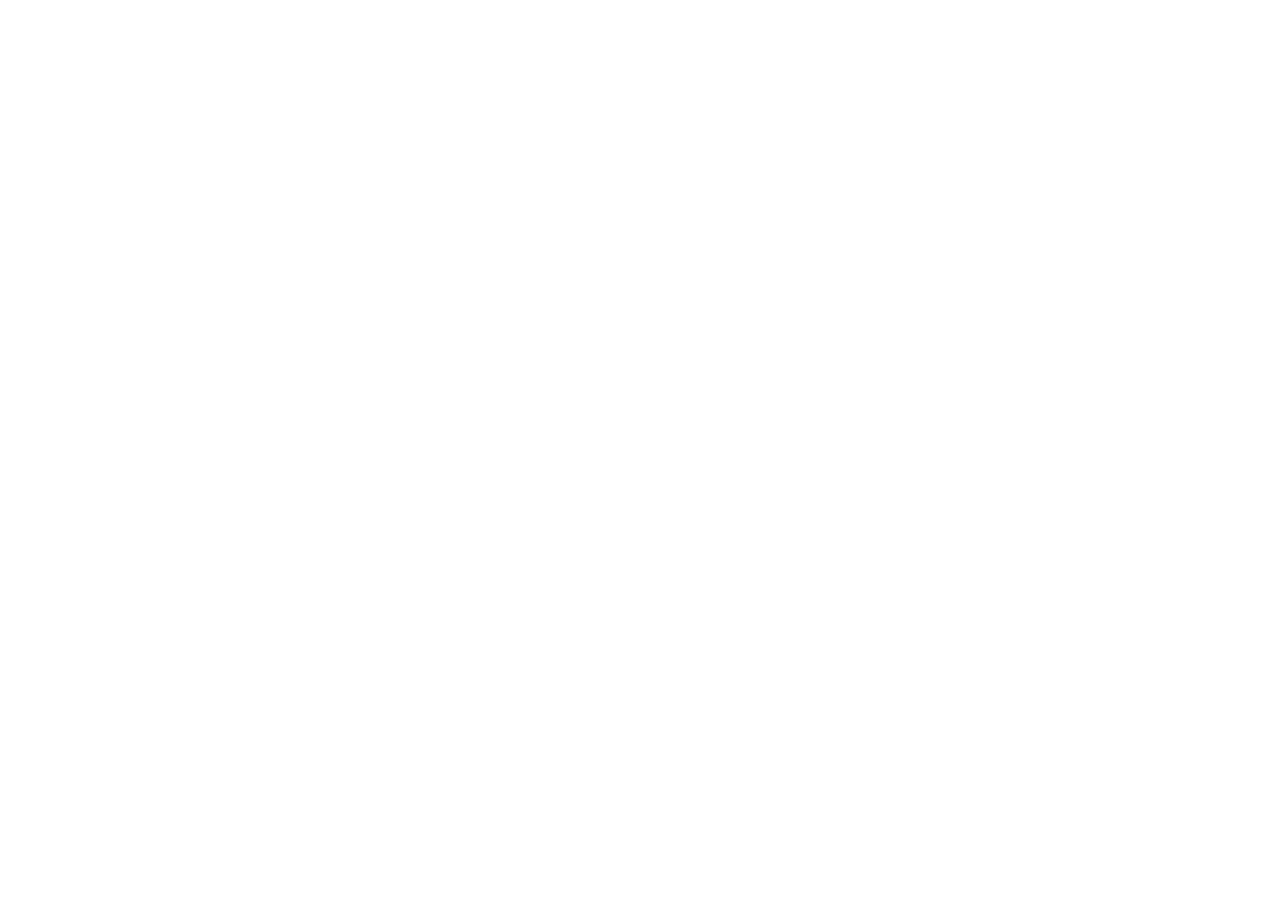
==== pages/home/index.html @ 5fc661fe "Initial commit" ====
<!DOCTYPE html>
<html lang="pt-br">
<head>
    <meta charset="UTF-8">
    <meta http-equiv="X-UA-Compatible" content="IE=edge">
    <meta name="viewport" content="width=device-width, initial-scale=1.0">
    <link rel="stylesheet" href="/styles/globalStyles.css">
    <link rel="stylesheet" href="index.css">
    <link rel="shortcut icon" href="/assets/img/favicon.ico" type="image/x-icon">
    <title>Webwomen</title>
    <meta
      name="description"
      content="Está procurando oportunidades de estágio, emprego ou bolsas de estudo? 
      Ou até mesmo oportunidades para atender eventos de tecnologia no Brasil 
      e ao redor do mundo?"
    />
</head>
<body>
    <main></main>
    <script src="jobsData.js"></script>
    <script src="index.js"></script>
</body>
</html>
---- styles/globalStyles.css ----
@import url("https://fonts.googleapis.com/css2?family=Poppins:wght@400;600&display=swap");

* {
  padding: 0;
  margin: 0;
  box-sizing: border-box;
  scroll-behavior: smooth;
}

img {
  max-width: 100%;
}

:root {
  --color-brand-1: #6741D9;
  --color-brand-2: #5F3DC4;
  --color-grey-1:  #212529;
  --color-grey-2:  #343a40;
  --color-grey-3:  #dee2e6;
  --color-grey-4:  #e9ecef;
  --color-grey-5:  #f1f3f5;
  --color-grey-6:  #ffffff;
  --radius-default: 0.5rem;

  --title-1: 3rem;
  --title-2: 2.5rem;
  --title-3: 2rem;
  --title-4: 1.375rem;
  --title-5: 1.125rem;

  --text-1:  1.125rem;
  --text-2:  1rem;
  --text-3:  0.875rem;
}

body {
  font-family: "Poppins", sans-serif;
}

.container {
  width: 76rem;
  max-width: 100%;
  margin: 0 auto;
  padding-left: 1rem;
  padding-right: 1rem;
}

@media(max-width: 991px){
  :root {
    --title-1: calc(3rem / 1.2);
    --title-2: calc(2.5rem / 1.2);
    --title-3: calc(2rem / 1.2);
    --text-1:  calc(1.125rem / 1.2);
  }
}
---- pages/home/index.css ----
/* Desenvolva sua estilização aqui... */
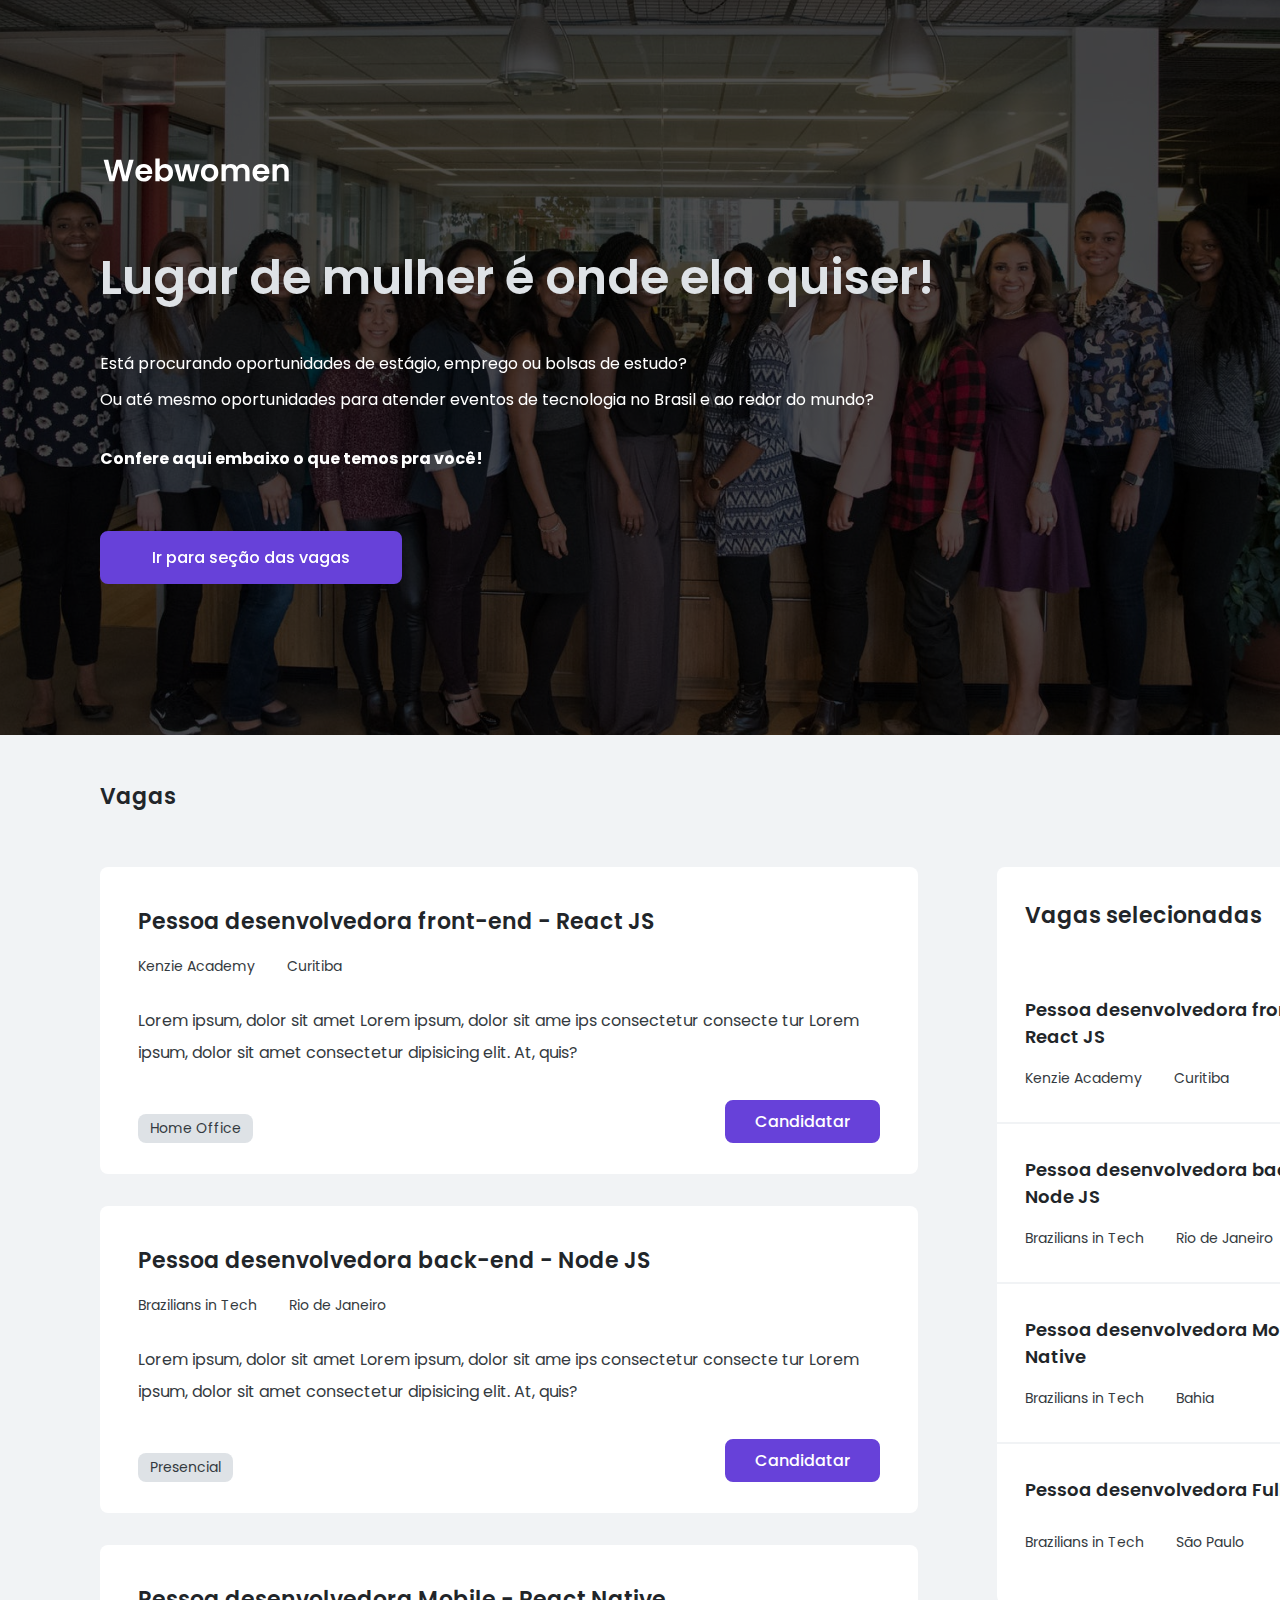
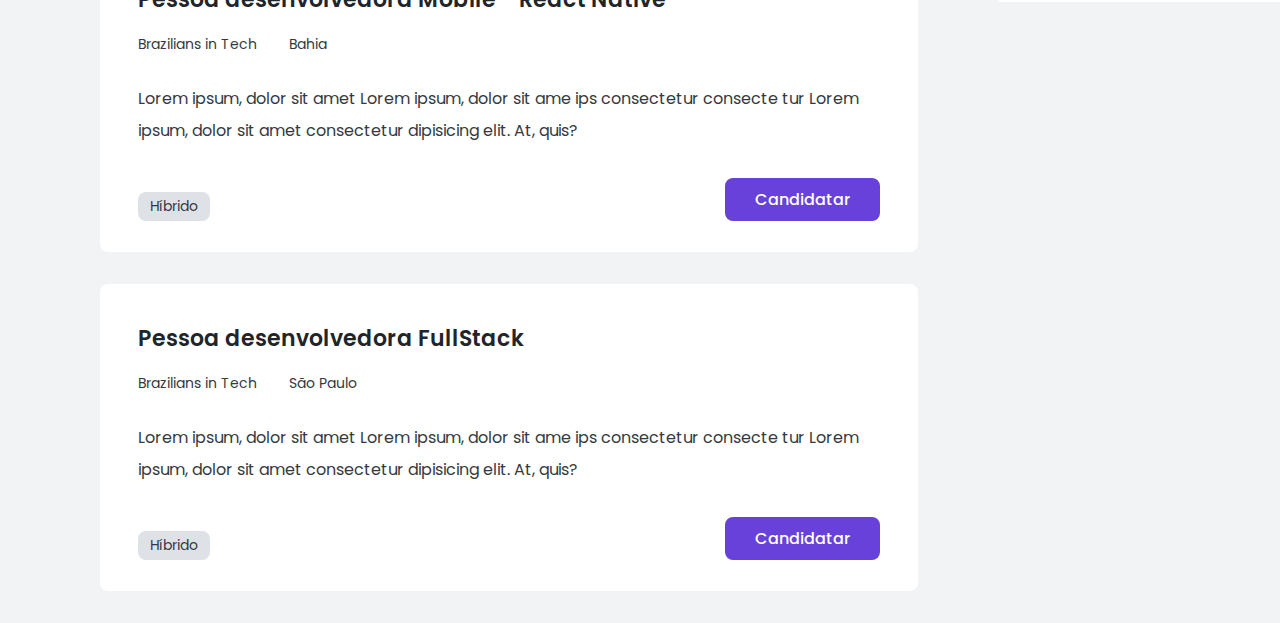
==== commit 3de1aae8: "finalizado html, css e mobile" ====
--- a/pages/home/index.html
+++ b/pages/home/index.html
@@ -1,23 +1,161 @@
 <!DOCTYPE html>
 <html lang="pt-br">
+
 <head>
-    <meta charset="UTF-8">
-    <meta http-equiv="X-UA-Compatible" content="IE=edge">
-    <meta name="viewport" content="width=device-width, initial-scale=1.0">
-    <link rel="stylesheet" href="/styles/globalStyles.css">
-    <link rel="stylesheet" href="index.css">
-    <link rel="shortcut icon" href="/assets/img/favicon.ico" type="image/x-icon">
-    <title>Webwomen</title>
-    <meta
-      name="description"
-      content="Está procurando oportunidades de estágio, emprego ou bolsas de estudo? 
+  <meta charset="UTF-8">
+  <meta http-equiv="X-UA-Compatible" content="IE=edge">
+  <meta name="viewport" content="width=device-width, initial-scale=1.0">
+  <link rel="stylesheet" href="../../styles/globalStyles.css">
+  <link rel="stylesheet" href="../../styles/main.css">
+  <link rel="stylesheet" href="../../styles/aside.css">
+  <link rel="stylesheet" href="../home/index.css">
+  <link rel="stylesheet" href="../../styles/mobile.css"> 
+  <link rel="shortcut icon" href="/assets/img/favicon.ico" type="image/x-icon">
+  <title>Webwomen</title>
+  <meta name="description" content="Está procurando oportunidades de estágio, emprego ou bolsas de estudo? 
       Ou até mesmo oportunidades para atender eventos de tecnologia no Brasil 
-      e ao redor do mundo?"
-    />
+      e ao redor do mundo?" />
 </head>
+
 <body>
-    <main></main>
-    <script src="jobsData.js"></script>
-    <script src="index.js"></script>
+  <header>
+    <div class="transparency">
+      <section class="container">
+        <img src="../../assets/img/logo.svg" alt="logotipo Webwomen">
+        <div class="header-content">
+          <h1 class="title-1">Lugar de mulher é onde ela quiser!</h1>
+          <p>Está procurando oportunidades de estágio, emprego ou bolsas de estudo? </p>
+          <p>Ou até mesmo oportunidades para atender eventos de tecnologia no Brasil e ao redor do mundo?</p>
+          <strong>Confere aqui embaixo o que temos pra você!</strong>
+        </div>
+        <a href="#vagas" class="button-big">Ir para seção das vagas</a>
+      </section>
+    </div>
+  </header>
+  <div class="container-full"  id="vagas">
+    <div class="container main-aside">
+      <main class="container-main">
+        <h2 class="title-4">Vagas</h2>
+        <!-- <div class="columns-main"> -->
+        <ul class="list-main">
+          <li class="item-main">
+            <h2 class="title-4">Pessoa desenvolvedora front-end - React JS</h2>
+            <div class="location">
+              <span>Kenzie Academy</span>
+              <span>Curitiba</span>
+            </div>
+            <p>Lorem ipsum, dolor sit amet Lorem ipsum, dolor sit ame ips consectetur consecte tur Lorem
+              ipsum,
+              dolor sit amet consectetur dipisicing elit. At, quis?</p>
+            <div class="footer-list">
+              <span>Home Office</span>
+              <button class="button-little">Candidatar</button>
+            </div>
+          </li>
+          <li class="item-main">
+            <h2 class="title-4">Pessoa desenvolvedora back-end - Node JS</h2>
+            <div class="location">
+              <span>Brazilians in Tech</span>
+              <span>Rio de Janeiro</span>
+            </div>
+            <p>Lorem ipsum, dolor sit amet Lorem ipsum, dolor sit ame ips consectetur consecte tur Lorem
+              ipsum,
+              dolor sit amet consectetur dipisicing elit. At, quis?</p>
+            <div class="footer-list">
+              <span>Presencial</span>
+              <button class="button-little">Candidatar</button>
+            </div>
+          </li>
+          <li class="item-main">
+            <h2 class="title-4">Pessoa desenvolvedora Mobile - React Native</h2>
+            <div class="location">
+              <span>Brazilians in Tech</span>
+              <span>Bahia</span>
+            </div>
+            <p>Lorem ipsum, dolor sit amet Lorem ipsum, dolor sit ame ips consectetur consecte tur Lorem
+              ipsum,
+              dolor sit amet consectetur dipisicing elit. At, quis?</p>
+            <div class="footer-list">
+              <span>Híbrido</span>
+              <button class="button-little">Candidatar</button>
+            </div>
+          </li>
+          <li class="item-main">
+            <h2 class="title-4">Pessoa desenvolvedora FullStack </h2>
+            <div class="location">
+              <span>Brazilians in Tech</span>
+              <span>São Paulo</span>
+            </div>
+            <p>Lorem ipsum, dolor sit amet Lorem ipsum, dolor sit ame ips consectetur consecte tur Lorem
+              ipsum,
+              dolor sit amet consectetur dipisicing elit. At, quis?</p>
+            <div class="footer-list">
+              <span>Híbrido</span>
+              <button class="button-little">Candidatar</button>
+            </div>
+          </li>
+        </ul>
+      </main>
+
+      <aside>
+        <h2 class="title-4">Vagas selecionadas</h2>
+        <p class="text-2 empty-list">Você ainda não aplicou para nenhuma vaga</p>
+
+        <ul class="list-aside">
+          <li class="item-aside">
+            <div class="container-job">
+              <h2 class="title-5">Pessoa desenvolvedora front-end - React JS</h2>
+              <button>
+                <img src="../../assets/img/trash.svg" alt="lixeira">
+              </button>
+            </div>
+            <div class="location">
+              <span>Kenzie Academy</span>
+              <span>Curitiba</span>
+            </div>
+          </li>
+          <li class="item-aside">
+            <div class="container-job">
+              <h2 class="title-5">Pessoa desenvolvedora back-end - Node JS</h2>
+              <button>
+                <img src="../../assets/img/trash.svg" alt="lixeira">
+              </button>
+            </div>
+            <div class="location">
+              <span>Brazilians in Tech</span>
+              <span>Rio de Janeiro</span>
+            </div>
+          </li>
+          <li class="item-aside">
+            <div class="container-job">
+              <h2 class="title-5">Pessoa desenvolvedora Mobile - React Native</h2>
+              <button>
+                <img src="../../assets/img/trash.svg" alt="lixeira">
+              </button>
+            </div>
+            <div class="location">
+              <span>Brazilians in Tech</span>
+              <span>Bahia</span>
+            </div>
+          </li>
+          <li class="item-aside">
+            <div class="container-job">
+              <h2 class="title-5">Pessoa desenvolvedora FullStack</h2>
+              <button>
+                <img src="../../assets/img/trash.svg" alt="lixeira">
+              </button>
+            </div>
+            <div class="location">
+              <span>Brazilians in Tech</span>
+              <span>São Paulo</span>
+            </div>
+          </li>
+        </ul>
+      </aside>
+    </div>
+  </div>
+  <script src="jobsData.js"></script>
+  <script src="index.js"></script>
 </body>
+
 </html>--- a/styles/globalStyles.css
+++ b/styles/globalStyles.css
@@ -5,6 +5,7 @@
   margin: 0;
   box-sizing: border-box;
   scroll-behavior: smooth;
+  font-family: "Poppins", sans-serif; 
 }
 
 img {
@@ -14,12 +15,14 @@
 :root {
   --color-brand-1: #6741D9;
   --color-brand-2: #5F3DC4;
-  --color-grey-1:  #212529;
-  --color-grey-2:  #343a40;
-  --color-grey-3:  #dee2e6;
-  --color-grey-4:  #e9ecef;
-  --color-grey-5:  #f1f3f5;
-  --color-grey-6:  #ffffff;
+  --color-grey-1: #212529;
+  --color-grey-2: #343a40;
+  --color-grey-3: #dee2e6;
+  --color-grey-4: #e9ecef;
+  --color-grey-5: #f1f3f5;
+  --color-grey-6: #ffffff;
+  --color-opacity-1: rgba(0, 0, 0, 0.5);
+  --bg-opacity: #19017A90;
   --radius-default: 0.5rem;
 
   --title-1: 3rem;
@@ -28,28 +31,135 @@
   --title-4: 1.375rem;
   --title-5: 1.125rem;
 
-  --text-1:  1.125rem;
-  --text-2:  1rem;
-  --text-3:  0.875rem;
+  --text-1: 1.125rem;
+  --text-2: 1rem;
+  --text-3: 0.875rem;
+
+  --weight-1: 600;
+  --weight-2: 500;
+  --weight-3: 400;
+}
+
+.container {
+  width: 87.5rem;
+  max-width: 100%;
+  margin: 0 auto;
+  /* padding-left: 1rem;
+  padding-right: 1rem; */
+}
+
+.container-full{
+  background-color:var(--color-grey-5) ;
+  
+}
+
+.main-aside{
+  display: flex;
+  justify-content: space-between;
+  /* border: 1px solid red;
+  background-color:var(--color-grey-5) ; */
 }
 
 body {
-  font-family: "Poppins", sans-serif;
+  
+  margin: 0 auto;
+  width: 1600px;
+  background-color: var(--color-grey-2);
 }
 
-.container {
-  width: 76rem;
-  max-width: 100%;
-  margin: 0 auto;
-  padding-left: 1rem;
-  padding-right: 1rem;
+ul{
+  list-style: none;
 }
 
-@media(max-width: 991px){
+a{
+  text-decoration: none;
+}
+.mask{
+  background-color: black;
+  z-index: 10;
+  width: 100%;
+  height: 100vh;
+  
+}
+
+.title-1{
+  color: var(--color-grey-3);
+  font-weight: var(--weight-1);
+  font-size: var(--title-1);
+}
+
+.title-4 {
+  color: var(--color-grey-1);
+  font-weight: var(--weight-1);
+  font-size: var(--title-4);
+}
+
+.title-5 {
+  color: var(--color-grey-1);
+  font-weight: var(--weight-1);
+  font-size: var(--title-5);
+}
+
+.text-2 {
+  color: var(--color-grey-2);
+  font-size: var(--text-2);
+  font-weight: var(--weight-3)
+}
+
+.text-3 {
+  color: var(--color-grey-2);
+  font-size: var(--text-3);
+  font-weight: var(--weight-3)
+}
+
+button,a {
+  background-color: var(--color-brand-1);
+  color: var(--color-grey-6);
+  border: 2px solid var(--color-brand-1);
+  border-radius: var(--radius-default);
+  /* border: none; */
+  font-size: var(--text-2);
+  font-weight: var(--weight-2);
+  width:fit-content;
+}
+
+button:hover,
+a:hover {
+  background-color: var(--color-brand-2);
+  border: 2px solid var(--color-brand-2);
+  cursor: pointer;
+}
+
+.button-big {
+  padding: 12px 50px;
+}
+
+.button-little {
+  padding: 7px 28px;
+}
+
+span{
+  color: var(--color-grey-2);
+  font-size: var(--text-3);
+  font-weight: var(--weight-3)
+}
+.trash {
+  background-color: var(--color-grey-5);
+  border-radius: var(--radius-default);
+  border: none;
+}
+
+.trash:hover {
+  background-color: var(--color-grey-3);
+  cursor: pointer;
+}
+
+
+@media(max-width: 991px) {
   :root {
     --title-1: calc(3rem / 1.2);
     --title-2: calc(2.5rem / 1.2);
     --title-3: calc(2rem / 1.2);
-    --text-1:  calc(1.125rem / 1.2);
+    --text-1: calc(1.125rem / 1.2);
   }
 }--- a/styles/main.css
+++ b/styles/main.css
@@ -0,0 +1,55 @@
+.container-main>h2 {
+    margin-top: 45px;
+    margin-bottom: 54px;
+    /* border: 1px solid green; */
+}
+
+.list-main {
+    display: flex;
+    flex-direction: column;
+    justify-content: space-between;
+}
+
+.item-main {
+    width: 818px;
+    height: 307px;
+    padding: 38px;
+    background: var(--color-grey-6);
+    border-radius: var(--radius-default);
+    margin-bottom: 32px;
+    /* border: 1px solid green; */
+}
+
+/* .item-main:hover{
+    background: #E9ECEF;
+} */
+
+.location {
+    display: flex;
+    gap: 32px;
+    padding-top: 18px;
+    margin-bottom: 28px;
+}
+
+.item-main p {
+    font-weight: 400;
+    font-size: 16px;
+    line-height: 32px;
+    color: #343A40;
+}
+
+.footer-list {
+    display: flex;
+    justify-content: space-between;
+    align-items: flex-end;
+    margin-top: 36px;
+    height: 38px;
+}
+
+.footer-list span {
+    padding: 4px 12px;
+    background: var(--color-grey-3);
+    border-radius: var(--radius-default);
+    color: var(--color-grey-2);
+}
+
--- a/styles/aside.css
+++ b/styles/aside.css
@@ -0,0 +1,68 @@
+/* --------------- ASIDE ---------------- */
+aside {
+    width: 503px;
+    height: fit-content;
+    min-height: 316px;
+    padding-top: 32px;
+    background: var(--color-grey-6);
+    border-radius: var(--radius-default);
+    margin-top: 132px;
+    /* border: 1px solid red */
+    position: sticky;
+    top: 0;
+}
+
+aside>h2 {
+    padding: 0 0 32px 28px;
+    /* padding-left: 14px; */
+}
+
+.empty-list {
+    margin: 30px 0 100px 28px;
+    display: none;
+}
+
+/* .list-aside{
+display: flex;
+flex-direction: column;
+gap: 2px;
+} */
+
+.item-aside {
+    height: 160px;
+    padding: 32px 28px;
+    /* background-color: white; */
+    /* border: 1px solid red; */
+    border-bottom: 2px solid var(--color-grey-5);
+}
+
+.container-job {
+    display: flex;
+    justify-content: space-between;
+    gap: 26px;
+}
+
+/* .container-job h2 {
+    font-size: 18px;
+    font-weight: 600;
+    line-height: 26px;
+    color: #212529;
+    width: 376px;
+    height: 54px;
+} */
+
+.container-job button {
+    display: flex;
+    align-items: center;
+    justify-content: center;
+    width: 44px;
+    height: 38px;
+    background: #F1F3F5;
+    border: 2px solid #F1F3F5;
+    border-radius: 8px;
+}
+
+.container-job button:hover {
+    background: #DEE2E6;
+    border: 2px solid #DEE2E6;
+}--- a/pages/home/index.css
+++ b/pages/home/index.css
@@ -1 +1,49 @@
-/* Desenvolva sua estilização aqui... */+header {
+    background-image: url('../../assets/img/background.jpg');
+    height: 735px;
+    color: white;
+    background-attachment:fixed;
+    background-position:top;
+}
+
+
+.transparency {
+    background-image: url('../../assets/img/mask.png');
+    width: inherit;
+    height: inherit;
+    position: sticky;
+    top: 0;
+    left: 0;
+}
+
+section{
+    display: flex;
+    flex-direction: column;
+    gap: 60px;
+}
+
+section img {
+    width: 193.31px;
+    height: 23.97px;
+    margin-top: 158px;
+}
+
+.header-content {
+    display: flex;
+    flex-direction: column;
+    /* border: 1px solid yellow; */
+    height: 100%;
+}
+
+.header-content h1{
+    padding-bottom: 32px;
+}
+
+.header-content p{
+    line-height: 36px;
+}
+
+.header-content strong{
+    margin-top: 28px;
+    /* border: 1px solid yellow; */
+}--- a/styles/mobile.css
+++ b/styles/mobile.css
@@ -0,0 +1,57 @@
+@media screen and (max-width: 500px) {
+    body {
+        width: 100%;
+    }
+
+    header {
+        width: 100%;
+        height: 100%;
+        /* padding-bottom: 50px; */
+    }
+    .transparency{
+        width: 100%;
+        height: 100%;
+        padding-bottom: 118px;
+    }
+    
+    .header-container,
+    .container-main {
+        width: 100%;
+    }
+
+    .container {
+        padding: 0 16px;
+        width: 100%;
+    }
+
+    .main-aside {
+        flex-direction: column;
+        width: 100%;
+    }
+
+    .item-main {
+        width: 100%;
+        height: 100%;
+    }
+    section img {
+        margin-top: 100px;
+    }
+
+    aside{
+        width: 100%;
+        margin: 0;
+    }
+
+    .footer-list{
+        flex-direction: column;
+        align-items: flex-start;
+        gap:32px;
+        height: 100%;
+    }
+
+    .footer-list button{
+        width: 100%;
+    }
+
+}
+
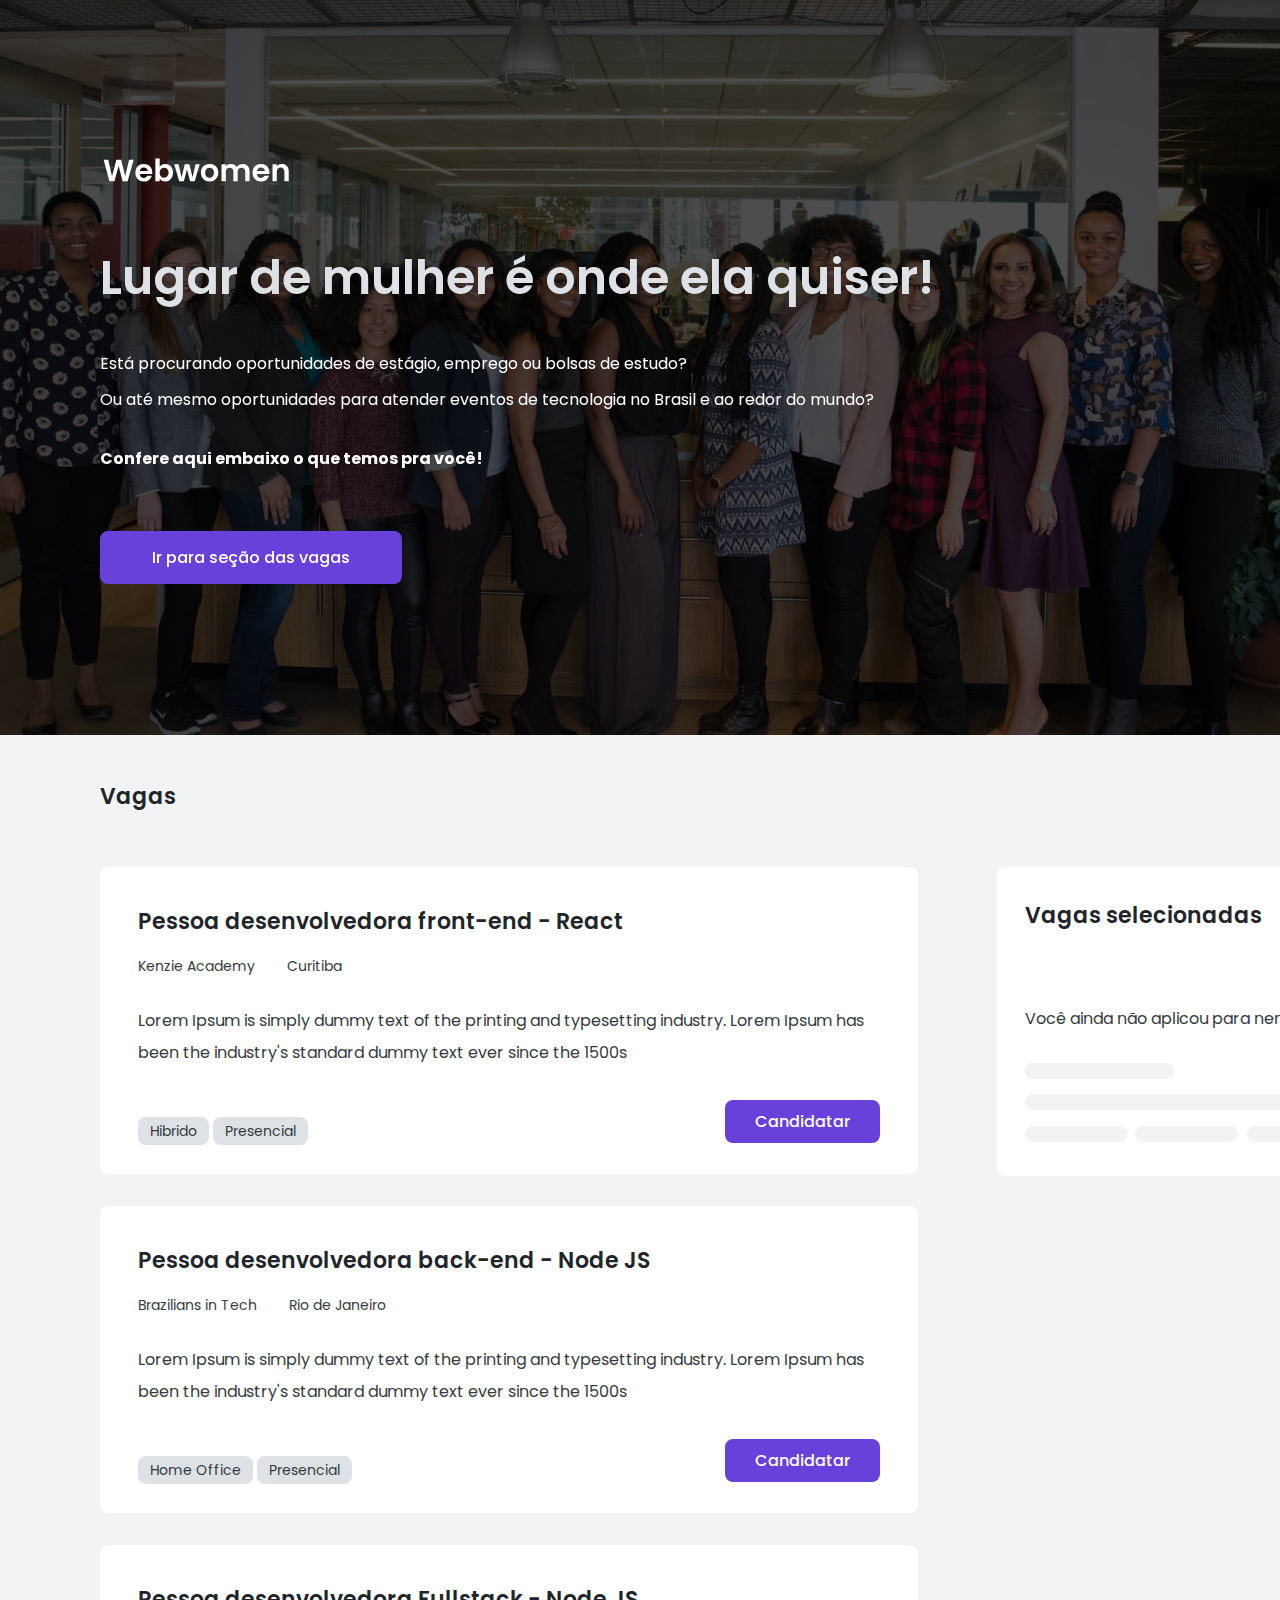
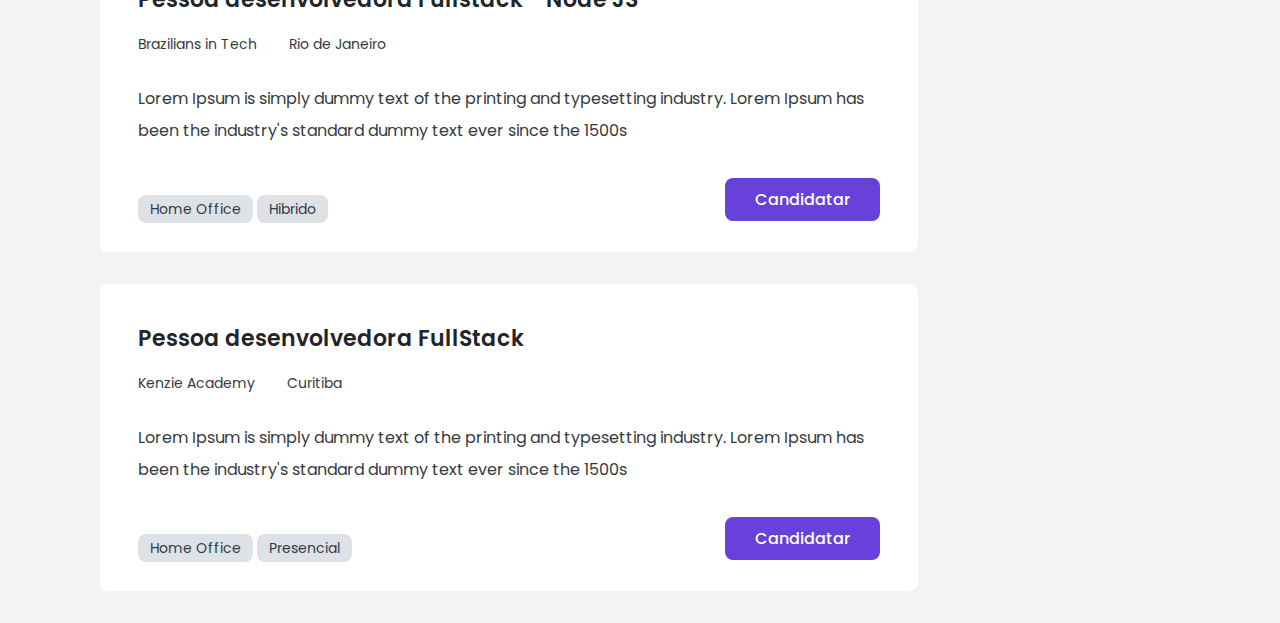
==== commit ff2cc0a5: "js iniciado - localstorage ok" ====
--- a/pages/home/index.html
+++ b/pages/home/index.html
@@ -9,7 +9,7 @@
   <link rel="stylesheet" href="../../styles/main.css">
   <link rel="stylesheet" href="../../styles/aside.css">
   <link rel="stylesheet" href="../home/index.css">
-  <link rel="stylesheet" href="../../styles/mobile.css"> 
+  <link rel="stylesheet" href="../../styles/mobile.css">
   <link rel="shortcut icon" href="/assets/img/favicon.ico" type="image/x-icon">
   <title>Webwomen</title>
   <meta name="description" content="Está procurando oportunidades de estágio, emprego ou bolsas de estudo? 
@@ -32,13 +32,12 @@
       </section>
     </div>
   </header>
-  <div class="container-full"  id="vagas">
+  <div class="container-full" id="vagas">
     <div class="container main-aside">
       <main class="container-main">
         <h2 class="title-4">Vagas</h2>
-        <!-- <div class="columns-main"> -->
         <ul class="list-main">
-          <li class="item-main">
+          <!-- <li class="item-main">
             <h2 class="title-4">Pessoa desenvolvedora front-end - React JS</h2>
             <div class="location">
               <span>Kenzie Academy</span>
@@ -48,7 +47,10 @@
               ipsum,
               dolor sit amet consectetur dipisicing elit. At, quis?</p>
             <div class="footer-list">
-              <span>Home Office</span>
+              <div>
+                <span>Home Office</span>
+                <span>Presencial</span>
+              </div>
               <button class="button-little">Candidatar</button>
             </div>
           </li>
@@ -62,7 +64,10 @@
               ipsum,
               dolor sit amet consectetur dipisicing elit. At, quis?</p>
             <div class="footer-list">
-              <span>Presencial</span>
+              <div>
+                <span>Home Office</span>
+                <span>Presencial</span>
+              </div>
               <button class="button-little">Candidatar</button>
             </div>
           </li>
@@ -76,7 +81,10 @@
               ipsum,
               dolor sit amet consectetur dipisicing elit. At, quis?</p>
             <div class="footer-list">
-              <span>Híbrido</span>
+              <div>
+                <span>Home Office</span>
+                <span>Presencial</span>
+              </div>
               <button class="button-little">Candidatar</button>
             </div>
           </li>
@@ -90,19 +98,24 @@
               ipsum,
               dolor sit amet consectetur dipisicing elit. At, quis?</p>
             <div class="footer-list">
-              <span>Híbrido</span>
+              <div>
+                <span>Home Office</span>
+                <span>Presencial</span>
+              </div>
               <button class="button-little">Candidatar</button>
             </div>
-          </li>
+          </li> -->
         </ul>
       </main>
 
       <aside>
         <h2 class="title-4">Vagas selecionadas</h2>
-        <p class="text-2 empty-list">Você ainda não aplicou para nenhuma vaga</p>
-
+        <div class="empty-list">
+          <p class="text-2">Você ainda não aplicou para nenhuma vaga</p>
+          <img src="../../assets/img/no-items.svg" alt="sem itens" />
+        </div>
         <ul class="list-aside">
-          <li class="item-aside">
+<!--           <li class="item-aside">
             <div class="container-job">
               <h2 class="title-5">Pessoa desenvolvedora front-end - React JS</h2>
               <button>
@@ -149,7 +162,7 @@
               <span>Brazilians in Tech</span>
               <span>São Paulo</span>
             </div>
-          </li>
+          </li> -->
         </ul>
       </aside>
     </div>
--- a/styles/aside.css
+++ b/styles/aside.css
@@ -2,7 +2,7 @@
 aside {
     width: 503px;
     height: fit-content;
-    min-height: 316px;
+    /* min-height: 316px; */
     padding-top: 32px;
     background: var(--color-grey-6);
     border-radius: var(--radius-default);
@@ -18,8 +18,13 @@
 }
 
 .empty-list {
-    margin: 30px 0 100px 28px;
-    display: none;
+    margin: 42px 0 34px 28px;
+    display: flex;
+    flex-direction: column;
+    gap: 32px;
+}
+.empty-list img {
+   width: 267px;
 }
 
 /* .list-aside{
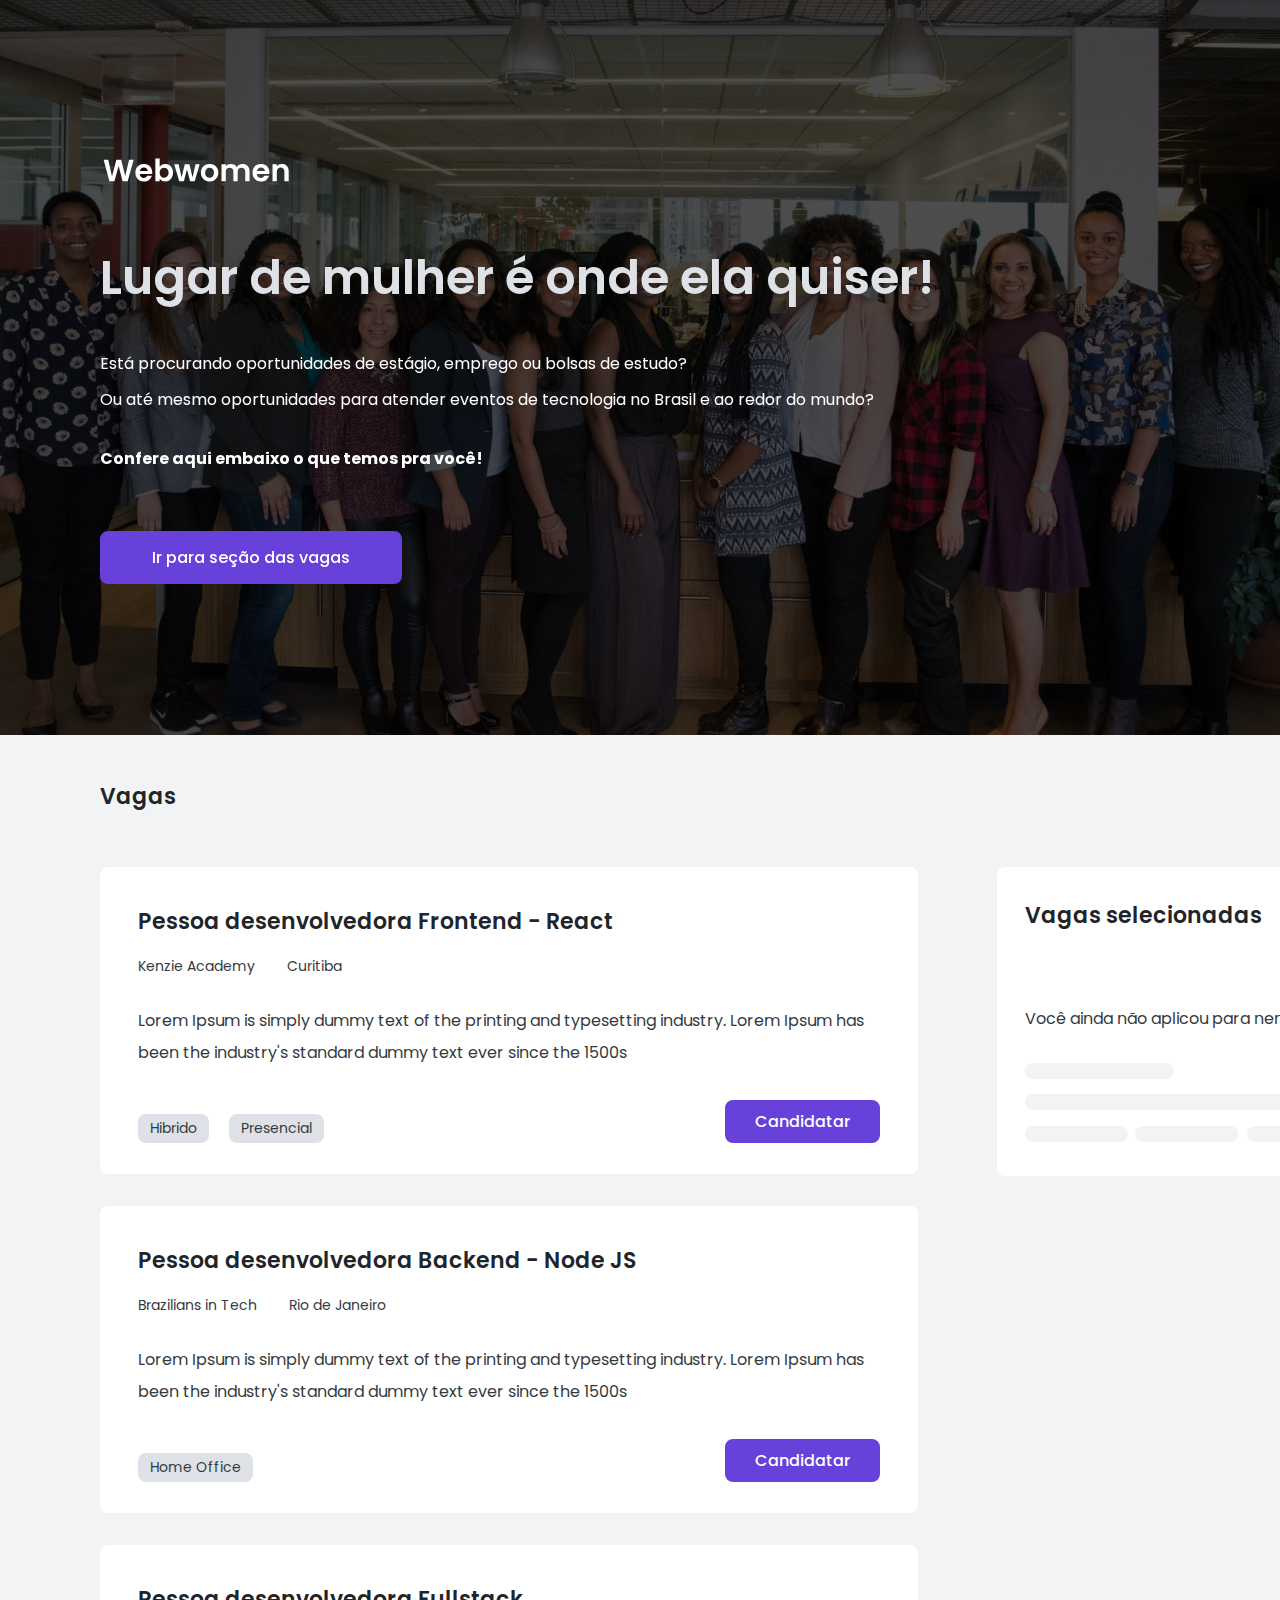
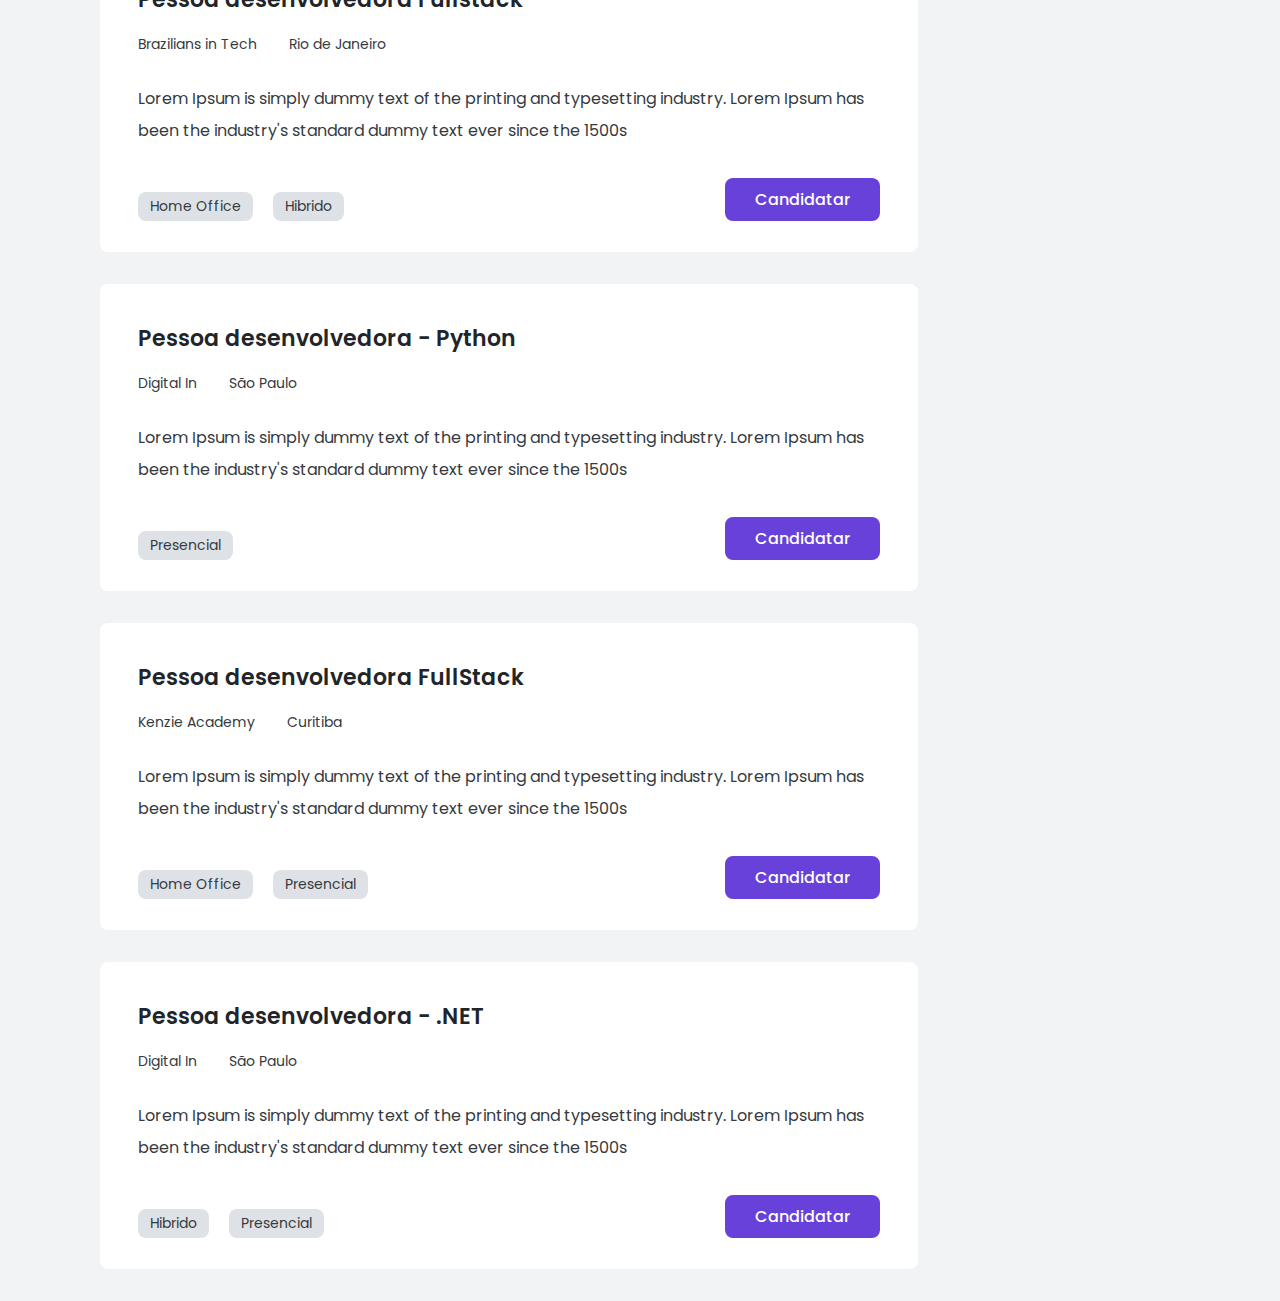
==== commit acbc1671: "reorganização do código, projeto finalizado" ====
--- a/pages/home/index.html
+++ b/pages/home/index.html
@@ -8,8 +8,10 @@
   <link rel="stylesheet" href="../../styles/globalStyles.css">
   <link rel="stylesheet" href="../../styles/main.css">
   <link rel="stylesheet" href="../../styles/aside.css">
-  <link rel="stylesheet" href="../home/index.css">
+  <link rel="stylesheet" href="../../styles/header.css">
   <link rel="stylesheet" href="../../styles/mobile.css">
+  <script defer src="jobsData.js"></script>
+  <script defer src="index.js"></script>
   <link rel="shortcut icon" href="/assets/img/favicon.ico" type="image/x-icon">
   <title>Webwomen</title>
   <meta name="description" content="Está procurando oportunidades de estágio, emprego ou bolsas de estudo? 
@@ -32,79 +34,13 @@
       </section>
     </div>
   </header>
+
   <div class="container-full" id="vagas">
     <div class="container main-aside">
       <main class="container-main">
         <h2 class="title-4">Vagas</h2>
         <ul class="list-main">
-          <!-- <li class="item-main">
-            <h2 class="title-4">Pessoa desenvolvedora front-end - React JS</h2>
-            <div class="location">
-              <span>Kenzie Academy</span>
-              <span>Curitiba</span>
-            </div>
-            <p>Lorem ipsum, dolor sit amet Lorem ipsum, dolor sit ame ips consectetur consecte tur Lorem
-              ipsum,
-              dolor sit amet consectetur dipisicing elit. At, quis?</p>
-            <div class="footer-list">
-              <div>
-                <span>Home Office</span>
-                <span>Presencial</span>
-              </div>
-              <button class="button-little">Candidatar</button>
-            </div>
-          </li>
-          <li class="item-main">
-            <h2 class="title-4">Pessoa desenvolvedora back-end - Node JS</h2>
-            <div class="location">
-              <span>Brazilians in Tech</span>
-              <span>Rio de Janeiro</span>
-            </div>
-            <p>Lorem ipsum, dolor sit amet Lorem ipsum, dolor sit ame ips consectetur consecte tur Lorem
-              ipsum,
-              dolor sit amet consectetur dipisicing elit. At, quis?</p>
-            <div class="footer-list">
-              <div>
-                <span>Home Office</span>
-                <span>Presencial</span>
-              </div>
-              <button class="button-little">Candidatar</button>
-            </div>
-          </li>
-          <li class="item-main">
-            <h2 class="title-4">Pessoa desenvolvedora Mobile - React Native</h2>
-            <div class="location">
-              <span>Brazilians in Tech</span>
-              <span>Bahia</span>
-            </div>
-            <p>Lorem ipsum, dolor sit amet Lorem ipsum, dolor sit ame ips consectetur consecte tur Lorem
-              ipsum,
-              dolor sit amet consectetur dipisicing elit. At, quis?</p>
-            <div class="footer-list">
-              <div>
-                <span>Home Office</span>
-                <span>Presencial</span>
-              </div>
-              <button class="button-little">Candidatar</button>
-            </div>
-          </li>
-          <li class="item-main">
-            <h2 class="title-4">Pessoa desenvolvedora FullStack </h2>
-            <div class="location">
-              <span>Brazilians in Tech</span>
-              <span>São Paulo</span>
-            </div>
-            <p>Lorem ipsum, dolor sit amet Lorem ipsum, dolor sit ame ips consectetur consecte tur Lorem
-              ipsum,
-              dolor sit amet consectetur dipisicing elit. At, quis?</p>
-            <div class="footer-list">
-              <div>
-                <span>Home Office</span>
-                <span>Presencial</span>
-              </div>
-              <button class="button-little">Candidatar</button>
-            </div>
-          </li> -->
+          <!-- RENDERIZADO PELO JS -->
         </ul>
       </main>
 
@@ -115,60 +51,12 @@
           <img src="../../assets/img/no-items.svg" alt="sem itens" />
         </div>
         <ul class="list-aside">
-<!--           <li class="item-aside">
-            <div class="container-job">
-              <h2 class="title-5">Pessoa desenvolvedora front-end - React JS</h2>
-              <button>
-                <img src="../../assets/img/trash.svg" alt="lixeira">
-              </button>
-            </div>
-            <div class="location">
-              <span>Kenzie Academy</span>
-              <span>Curitiba</span>
-            </div>
-          </li>
-          <li class="item-aside">
-            <div class="container-job">
-              <h2 class="title-5">Pessoa desenvolvedora back-end - Node JS</h2>
-              <button>
-                <img src="../../assets/img/trash.svg" alt="lixeira">
-              </button>
-            </div>
-            <div class="location">
-              <span>Brazilians in Tech</span>
-              <span>Rio de Janeiro</span>
-            </div>
-          </li>
-          <li class="item-aside">
-            <div class="container-job">
-              <h2 class="title-5">Pessoa desenvolvedora Mobile - React Native</h2>
-              <button>
-                <img src="../../assets/img/trash.svg" alt="lixeira">
-              </button>
-            </div>
-            <div class="location">
-              <span>Brazilians in Tech</span>
-              <span>Bahia</span>
-            </div>
-          </li>
-          <li class="item-aside">
-            <div class="container-job">
-              <h2 class="title-5">Pessoa desenvolvedora FullStack</h2>
-              <button>
-                <img src="../../assets/img/trash.svg" alt="lixeira">
-              </button>
-            </div>
-            <div class="location">
-              <span>Brazilians in Tech</span>
-              <span>São Paulo</span>
-            </div>
-          </li> -->
+          <!-- RENDERIZADO PELO JS -->
         </ul>
       </aside>
     </div>
   </div>
-  <script src="jobsData.js"></script>
-  <script src="index.js"></script>
+
 </body>
 
 </html>--- a/styles/globalStyles.css
+++ b/styles/globalStyles.css
@@ -5,11 +5,8 @@
   margin: 0;
   box-sizing: border-box;
   scroll-behavior: smooth;
-  font-family: "Poppins", sans-serif; 
-}
+  font-family: "Poppins", sans-serif;
 
-img {
-  max-width: 100%;
 }
 
 :root {
@@ -21,7 +18,6 @@
   --color-grey-4: #e9ecef;
   --color-grey-5: #f1f3f5;
   --color-grey-6: #ffffff;
-  --color-opacity-1: rgba(0, 0, 0, 0.5);
   --bg-opacity: #19017A90;
   --radius-default: 0.5rem;
 
@@ -44,45 +40,38 @@
   width: 87.5rem;
   max-width: 100%;
   margin: 0 auto;
-  /* padding-left: 1rem;
-  padding-right: 1rem; */
 }
 
-.container-full{
-  background-color:var(--color-grey-5) ;
-  
+.container-full {
+  background-color: var(--color-grey-5);
 }
 
-.main-aside{
+.main-aside {
   display: flex;
   justify-content: space-between;
-  /* border: 1px solid red;
-  background-color:var(--color-grey-5) ; */
 }
 
 body {
-  
   margin: 0 auto;
   width: 1600px;
   background-color: var(--color-grey-2);
+  cursor: default;
+
 }
 
-ul{
+ul {
   list-style: none;
 }
 
-a{
+a {
   text-decoration: none;
 }
-.mask{
-  background-color: black;
-  z-index: 10;
-  width: 100%;
-  height: 100vh;
-  
+
+img {
+  max-width: 100%;
 }
 
-.title-1{
+.title-1 {
   color: var(--color-grey-3);
   font-weight: var(--weight-1);
   font-size: var(--title-1);
@@ -112,15 +101,15 @@
   font-weight: var(--weight-3)
 }
 
-button,a {
+button,
+a {
   background-color: var(--color-brand-1);
   color: var(--color-grey-6);
   border: 2px solid var(--color-brand-1);
   border-radius: var(--radius-default);
-  /* border: none; */
   font-size: var(--text-2);
   font-weight: var(--weight-2);
-  width:fit-content;
+  width: fit-content;
 }
 
 button:hover,
@@ -138,11 +127,12 @@
   padding: 7px 28px;
 }
 
-span{
+span {
   color: var(--color-grey-2);
   font-size: var(--text-3);
   font-weight: var(--weight-3)
 }
+
 .trash {
   background-color: var(--color-grey-5);
   border-radius: var(--radius-default);
@@ -154,6 +144,19 @@
   cursor: pointer;
 }
 
+::-webkit-scrollbar-track {
+  background-color: #F4F4F4;
+}
+
+::-webkit-scrollbar {
+  width: 15px;
+  background: #F4F4F4;
+}
+
+::-webkit-scrollbar-thumb {
+  background: #a1a1a1;
+  border-radius: var(--radius-default);
+}
 
 @media(max-width: 991px) {
   :root {
--- a/styles/main.css
+++ b/styles/main.css
@@ -1,7 +1,6 @@
 .container-main>h2 {
     margin-top: 45px;
     margin-bottom: 54px;
-    /* border: 1px solid green; */
 }
 
 .list-main {
@@ -17,12 +16,7 @@
     background: var(--color-grey-6);
     border-radius: var(--radius-default);
     margin-bottom: 32px;
-    /* border: 1px solid green; */
 }
-
-/* .item-main:hover{
-    background: #E9ECEF;
-} */
 
 .location {
     display: flex;
@@ -46,6 +40,11 @@
     height: 38px;
 }
 
+.footer-list div{
+    display: flex;
+    gap: 20px;
+}
+
 .footer-list span {
     padding: 4px 12px;
     background: var(--color-grey-3);
--- a/styles/aside.css
+++ b/styles/aside.css
@@ -1,20 +1,16 @@
-/* --------------- ASIDE ---------------- */
 aside {
     width: 503px;
     height: fit-content;
-    /* min-height: 316px; */
     padding-top: 32px;
     background: var(--color-grey-6);
     border-radius: var(--radius-default);
     margin-top: 132px;
-    /* border: 1px solid red */
     position: sticky;
     top: 0;
 }
 
 aside>h2 {
     padding: 0 0 32px 28px;
-    /* padding-left: 14px; */
 }
 
 .empty-list {
@@ -23,38 +19,26 @@
     flex-direction: column;
     gap: 32px;
 }
+
 .empty-list img {
    width: 267px;
 }
 
-/* .list-aside{
-display: flex;
-flex-direction: column;
-gap: 2px;
-} */
-
 .item-aside {
     height: 160px;
     padding: 32px 28px;
-    /* background-color: white; */
-    /* border: 1px solid red; */
     border-bottom: 2px solid var(--color-grey-5);
+}
+
+.item-aside:hover {
+    background-color: var(--color-grey-4);
 }
 
 .container-job {
     display: flex;
     justify-content: space-between;
     gap: 26px;
-}
-
-/* .container-job h2 {
-    font-size: 18px;
-    font-weight: 600;
-    line-height: 26px;
-    color: #212529;
-    width: 376px;
-    height: 54px;
-} */
+    }
 
 .container-job button {
     display: flex;
@@ -62,12 +46,12 @@
     justify-content: center;
     width: 44px;
     height: 38px;
-    background: #F1F3F5;
-    border: 2px solid #F1F3F5;
+    background: var(--color-grey-5);
+    border: 2px solid var(--color-grey-5);
     border-radius: 8px;
 }
 
 .container-job button:hover {
-    background: #DEE2E6;
-    border: 2px solid #DEE2E6;
+    background: var(--color-grey-3);
+    border: 2px solid var(--color-grey-3);
 }--- a/styles/header.css
+++ b/styles/header.css
@@ -0,0 +1,46 @@
+header {
+    background-image: url('../../assets/img/background.jpg');
+    height: 735px;
+    color: var(--color-grey-6);
+    background-attachment:fixed;
+    background-position:top;
+}
+
+.transparency {
+    background-image: url('../../assets/img/mask.png');
+    width: inherit;
+    height: inherit;
+    position: sticky;
+    top: 0;
+    left: 0;
+}
+
+section{
+    display: flex;
+    flex-direction: column;
+    gap: 60px;
+}
+
+section img {
+    width: 193.31px;
+    height: 23.97px;
+    margin-top: 158px;
+}
+
+.header-content {
+    display: flex;
+    flex-direction: column;
+    height: 100%;
+}
+
+.header-content h1{
+    padding-bottom: 32px;
+}
+
+.header-content p{
+    line-height: 36px;
+}
+
+.header-content strong{
+    margin-top: 28px;
+}--- a/styles/mobile.css
+++ b/styles/mobile.css
@@ -1,4 +1,4 @@
-@media screen and (max-width: 500px) {
+@media screen and (max-width: 600px) {
     body {
         width: 100%;
     }
@@ -6,14 +6,14 @@
     header {
         width: 100%;
         height: 100%;
-        /* padding-bottom: 50px; */
     }
-    .transparency{
+
+    .transparency {
         width: 100%;
         height: 100%;
         padding-bottom: 118px;
     }
-    
+
     .header-container,
     .container-main {
         width: 100%;
@@ -33,25 +33,24 @@
         width: 100%;
         height: 100%;
     }
+
     section img {
         margin-top: 100px;
     }
 
-    aside{
+    aside {
         width: 100%;
         margin: 0;
     }
 
-    .footer-list{
+    .footer-list {
         flex-direction: column;
         align-items: flex-start;
-        gap:32px;
+        gap: 32px;
         height: 100%;
     }
 
-    .footer-list button{
+    .footer-list button {
         width: 100%;
     }
-
-}
-
+}